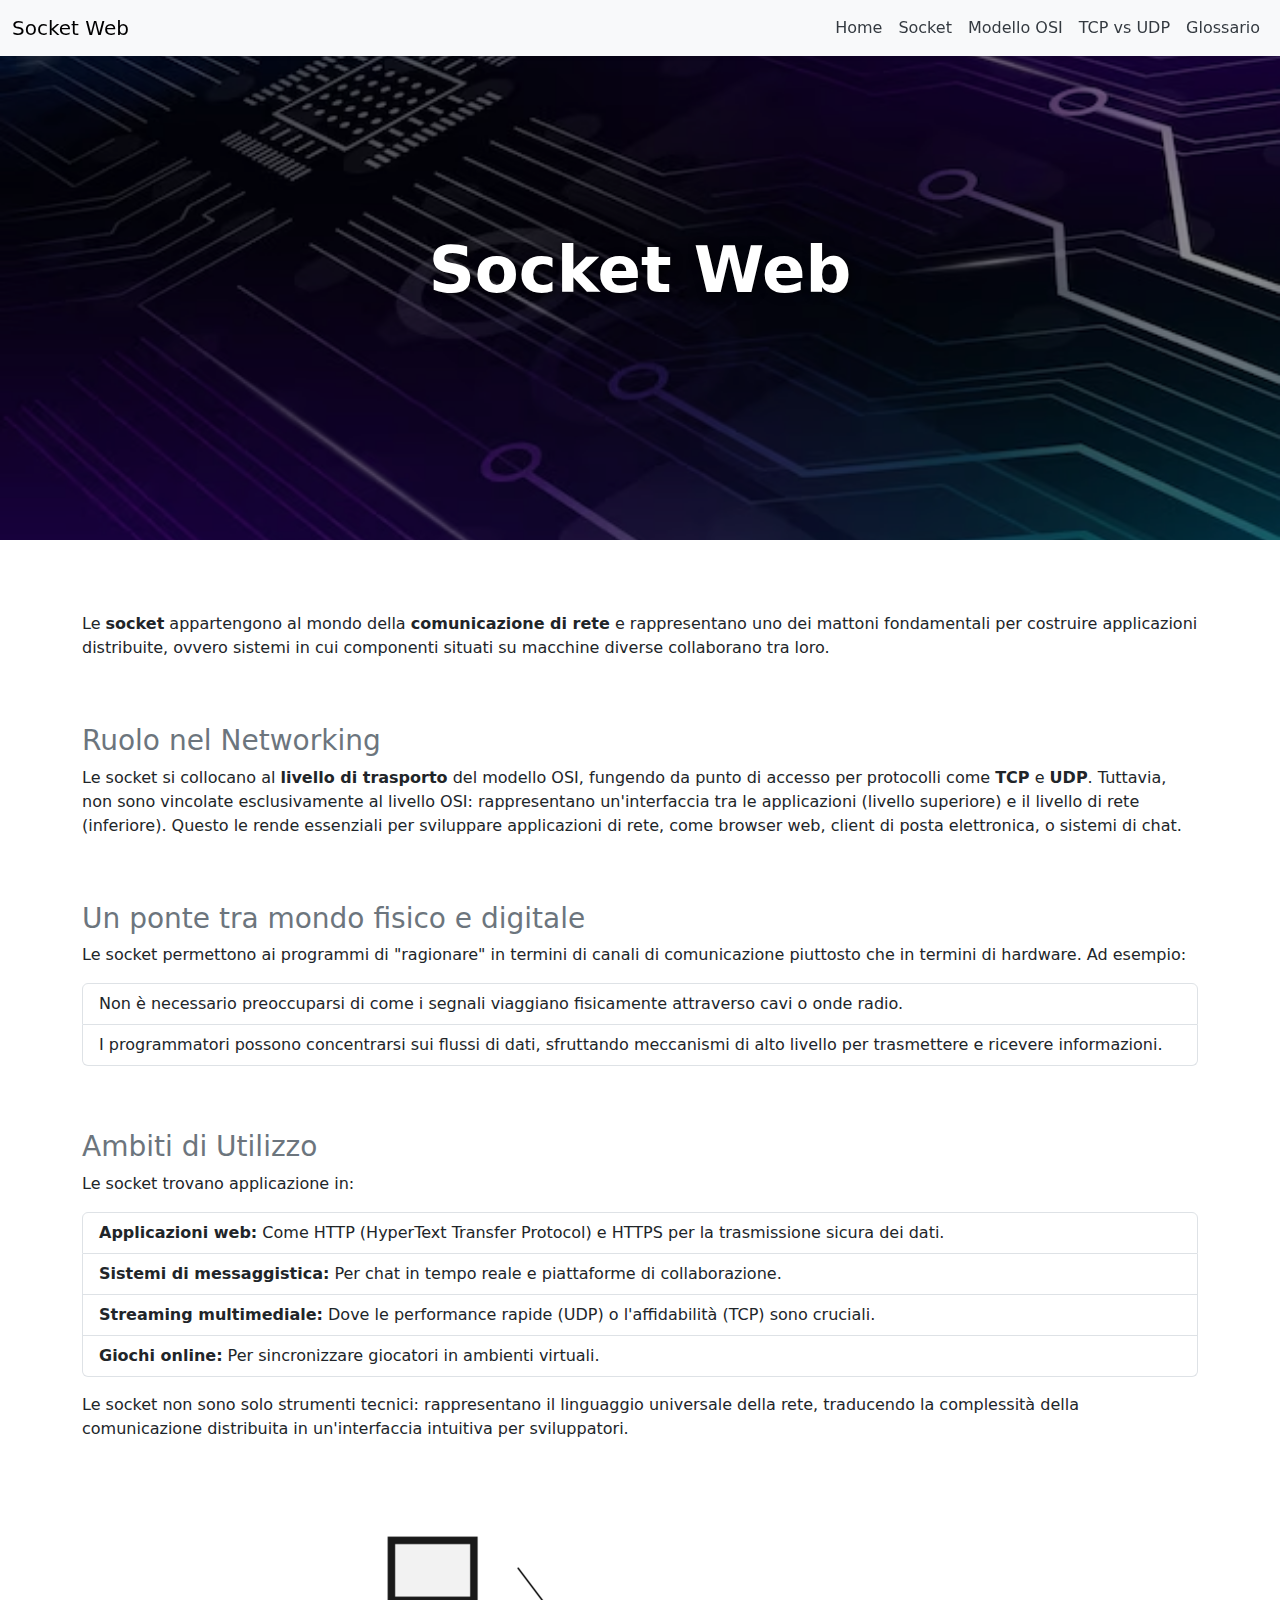
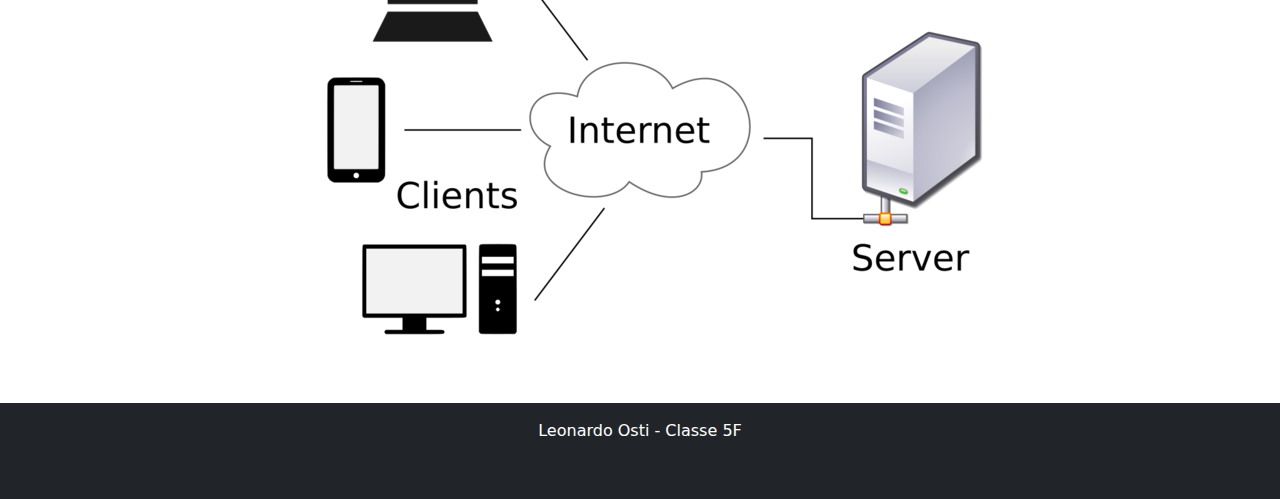
==== index.html @ 570da4f7 "primo push" ====
<!DOCTYPE html>
<html lang="it">

    <head>
        <meta charset="UTF-8">
        <meta name="viewport" content="width=device-width, initial-scale=1.0">
        <title>Home - Socket Web</title>
        <link
            href="https://cdn.jsdelivr.net/npm/bootstrap@5.3.0-alpha3/dist/css/bootstrap.min.css"
            rel="stylesheet">
        <link href="css/style.css" rel="stylesheet">
    </head>
    <body>
        <!-- Navbar -->
        <nav class="navbar fixed-top navbar-expand-lg navbar-light bg-light shadow-sm">
            <div class="container-fluid">
                <a class="navbar-brand" href="index.html">Socket Web</a>
                <button class="navbar-toggler" type="button"
                    data-bs-toggle="collapse" data-bs-target="#navbarNav"
                    aria-controls="navbarNav" aria-expanded="false"
                    aria-label="Toggle navigation">
                    <span class="navbar-toggler-icon"></span>
                </button>
                <div class="collapse navbar-collapse" id="navbarNav">
                    <ul class="navbar-nav ms-auto">
                        <li class="nav-item"><a class="nav-link"
                                href="index.html">Home</a></li>
                        <li class="nav-item"><a class="nav-link"
                                href="socket.html">Socket</a></li>
                        <li class="nav-item"><a class="nav-link"
                                href="osi.html">Modello OSI</a></li>
                        <li class="nav-item"><a class="nav-link"
                                href="tcp-udp.html">TCP vs UDP</a></li>
                        <li class="nav-item"><a class="nav-link"
                                href="glossario.html">Glossario</a></li>
                    </ul>
                </div>
            </div>
        </nav>

        <!-- Banner -->
        <section
            class="banner d-flex justify-content-center align-items-center text-white"
            style="background: url('img/wallpaper.avif') no-repeat center center; background-size: cover; height: 60vh; position: relative;">
            <div class="position-absolute top-0 start-0 w-100 h-100"
                style="background: rgba(0, 0, 0, 0.4);"></div>
            <div class="position-relative text-center z-index-1">
                <h1>Socket Web</h1>
            </div>
        </section>

        <div class="container mt-5">
            <br />
            <p class="text-justify mb-3">Le <strong>socket</strong> appartengono
                al mondo della <strong>comunicazione di
                    rete</strong> e rappresentano
                uno dei mattoni fondamentali per costruire applicazioni
                distribuite, ovvero sistemi in cui componenti
                situati su macchine diverse collaborano tra loro.</p>
            <br />
            <h3 class="text-secondary mt-4 mb-2">Ruolo nel Networking</h3>
            <p class="text-justify mb-3">Le socket si collocano al
                <strong>livello di trasporto</strong> del modello OSI,
                fungendo da punto di accesso
                per protocolli come <strong>TCP</strong> e <strong>UDP</strong>.
                Tuttavia, non sono vincolate esclusivamente
                al livello OSI: rappresentano un'interfaccia tra le applicazioni
                (livello superiore) e il livello di rete
                (inferiore). Questo le rende essenziali per sviluppare
                applicazioni di rete, come browser web, client di
                posta elettronica, o sistemi di chat.</p>
            <br />
            <h3 class="text-secondary mt-4 mb-2">Un ponte tra mondo fisico e
                digitale</h3>
            <p class="text-justify mb-3">Le socket permettono ai programmi di
                "ragionare" in termini di canali di
                comunicazione piuttosto che in
                termini di hardware. Ad esempio:</p>
            <ul class="list-group mb-3">
                <li class="list-group-item">Non è necessario preoccuparsi di
                    come i segnali viaggiano fisicamente attraverso
                    cavi o onde radio.</li>
                <li class="list-group-item">I programmatori possono concentrarsi
                    sui flussi di dati, sfruttando meccanismi
                    di alto livello per
                    trasmettere e ricevere informazioni.</li>
            </ul>
            <br />
            <h3 class="text-secondary mt-4 mb-2">Ambiti di Utilizzo</h3>
            <p class="text-justify mb-3">Le socket trovano applicazione in:</p>
            <ul class="list-group mb-3">
                <li class="list-group-item"><strong>Applicazioni web:</strong>
                    Come HTTP (HyperText Transfer Protocol) e
                    HTTPS per la trasmissione
                    sicura dei dati.</li>
                <li class="list-group-item"><strong>Sistemi di
                        messaggistica:</strong> Per chat in tempo reale e
                    piattaforme
                    di collaborazione.</li>
                <li class="list-group-item"><strong>Streaming
                        multimediale:</strong> Dove le performance rapide (UDP)
                    o
                    l'affidabilità (TCP) sono
                    cruciali.</li>
                <li class="list-group-item"><strong>Giochi online:</strong> Per
                    sincronizzare giocatori in ambienti
                    virtuali.</li>
            </ul>
            <p class="text-justify mb-3">Le socket non sono solo strumenti
                tecnici: rappresentano il linguaggio universale
                della rete, traducendo la
                complessità della comunicazione distribuita in un'interfaccia
                intuitiva per sviluppatori.</p>
        </div>
        <br />
        <div class="text-center my-4">
            <img alt="Diagramma socket" class="img-fluid rounded"
                src="img/socket-diagram.png" />
        </div>
        <br />
        <!-- Footer -->
        <footer class="bg-dark text-white text-center py-3">
            <p class="text-justify mb-3">Leonardo Osti - Classe 5F</p>

            <div class="mt-2">
                <a class="text-white me-2" href="https://www.facebook.com"><i
                        class="fab fa-facebook"></i></a>
                <a class="text-white me-2" href="https://www.twitter.com"><i
                        class="fab fa-twitter"></i></a>
                <a class="text-white" href="https://www.linkedin.com"><i
                        class="fab fa-linkedin"></i></a>
            </div>
        </footer>

        <script
            src="https://cdn.jsdelivr.net/npm/bootstrap@5.3.0-alpha3/dist/js/bootstrap.bundle.min.js"></script>
    </body>

</html>
---- css/style.css ----
.nav-link {
    position: relative;
    display: inline-block;
    color: #343a40;
    text-decoration: none;
    transition: color 0.3s ease-in-out;
}

.nav-link:hover {
    color: #4d637a;
}

.nav-link::after {
    content: '';
    display: block;
    width: 0;
    height: 2px;
    background: #566677;
    transition: width 0.3s ease-in-out;
    position: absolute;
    bottom: 0;
    left: 0;
}

.nav-link:hover::after {
    width: 100%;
}

.banner {
    background: url('img/welcome-banner.png') no-repeat center center;
    background-size: cover;
    height: 60vh;
    display: flex;
    align-items: center;
    justify-content: center;
    color: white;
    text-shadow: 2px 2px 10px rgba(0, 0, 0, 0.7);
}

.banner h1 {
    font-size: 4rem;
    font-weight: bold;
    margin: 0;
}

.banner p {
    font-size: 1.5rem;
    margin: 10px 0 0;
}

/* Footer icons hover */
footer a {
    transition: transform 0.2s, color 0.3s;
}

footer a:hover {
    transform: scale(1.2);
    color: #637c96 !important;
}
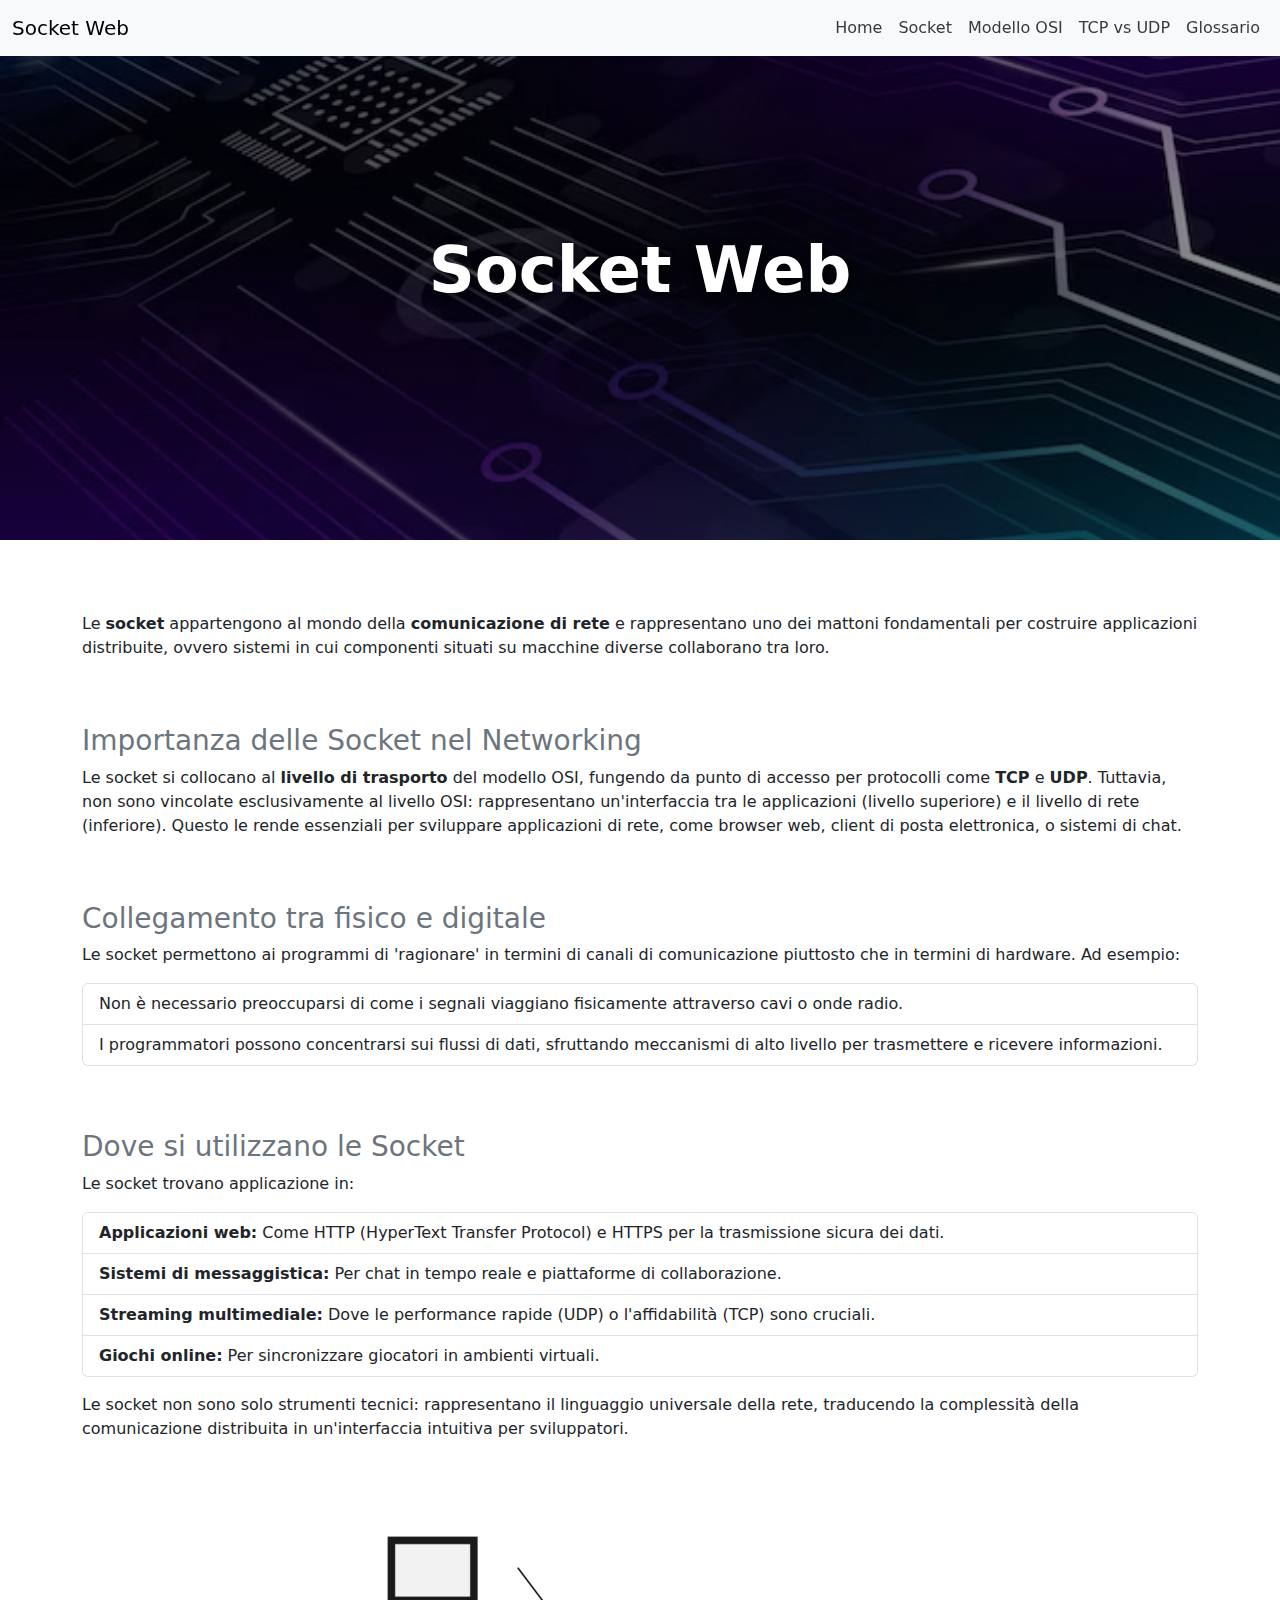
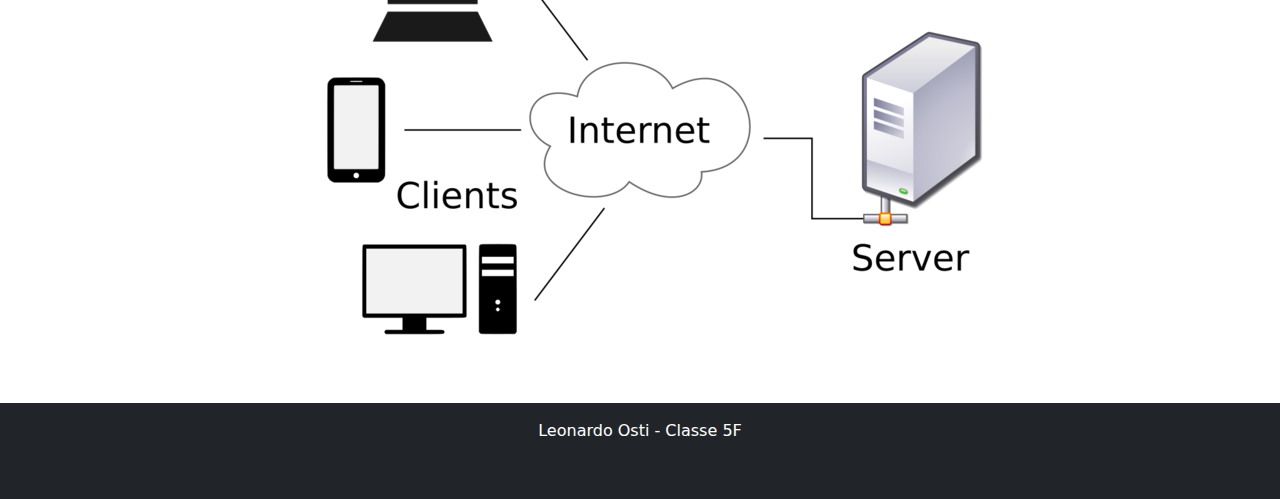
==== commit 30e30cb3: "aggiunto json" ====
--- a/index.html
+++ b/index.html
@@ -1,139 +1,86 @@
 <!DOCTYPE html>
 <html lang="it">
 
-    <head>
-        <meta charset="UTF-8">
-        <meta name="viewport" content="width=device-width, initial-scale=1.0">
-        <title>Home - Socket Web</title>
-        <link
-            href="https://cdn.jsdelivr.net/npm/bootstrap@5.3.0-alpha3/dist/css/bootstrap.min.css"
-            rel="stylesheet">
-        <link href="css/style.css" rel="stylesheet">
-    </head>
-    <body>
-        <!-- Navbar -->
-        <nav class="navbar fixed-top navbar-expand-lg navbar-light bg-light shadow-sm">
-            <div class="container-fluid">
-                <a class="navbar-brand" href="index.html">Socket Web</a>
-                <button class="navbar-toggler" type="button"
-                    data-bs-toggle="collapse" data-bs-target="#navbarNav"
-                    aria-controls="navbarNav" aria-expanded="false"
-                    aria-label="Toggle navigation">
-                    <span class="navbar-toggler-icon"></span>
-                </button>
-                <div class="collapse navbar-collapse" id="navbarNav">
-                    <ul class="navbar-nav ms-auto">
-                        <li class="nav-item"><a class="nav-link"
-                                href="index.html">Home</a></li>
-                        <li class="nav-item"><a class="nav-link"
-                                href="socket.html">Socket</a></li>
-                        <li class="nav-item"><a class="nav-link"
-                                href="osi.html">Modello OSI</a></li>
-                        <li class="nav-item"><a class="nav-link"
-                                href="tcp-udp.html">TCP vs UDP</a></li>
-                        <li class="nav-item"><a class="nav-link"
-                                href="glossario.html">Glossario</a></li>
-                    </ul>
-                </div>
+<head>
+    <meta charset="UTF-8">
+    <meta name="viewport" content="width=device-width, initial-scale=1.0">
+    <title>Home - Socket Web</title>
+    <link href="https://cdn.jsdelivr.net/npm/bootstrap@5.3.0-alpha3/dist/css/bootstrap.min.css" rel="stylesheet">
+    <link href="css/style.css" rel="stylesheet">
+</head>
+
+<body>
+    <!-- Navbar -->
+    <nav class="navbar fixed-top navbar-expand-lg navbar-light bg-light shadow-sm">
+        <div class="container-fluid">
+            <a class="navbar-brand" href="index.html">Socket Web</a>
+            <button class="navbar-toggler" type="button" data-bs-toggle="collapse" data-bs-target="#navbarNav"
+                aria-controls="navbarNav" aria-expanded="false" aria-label="Toggle navigation">
+                <span class="navbar-toggler-icon"></span>
+            </button>
+            <div class="collapse navbar-collapse" id="navbarNav">
+                <ul class="navbar-nav ms-auto">
+                    <li class="nav-item"><a class="nav-link" href="index.html">Home</a></li>
+                    <li class="nav-item"><a class="nav-link" href="socket.html">Socket</a></li>
+                    <li class="nav-item"><a class="nav-link" href="osi.html">Modello OSI</a></li>
+                    <li class="nav-item"><a class="nav-link" href="tcp-udp.html">TCP vs UDP</a></li>
+                    <li class="nav-item"><a class="nav-link" href="glossario.html">Glossario</a></li>
+                </ul>
             </div>
-        </nav>
+        </div>
+    </nav>
 
-        <!-- Banner -->
-        <section
-            class="banner d-flex justify-content-center align-items-center text-white"
-            style="background: url('img/wallpaper.avif') no-repeat center center; background-size: cover; height: 60vh; position: relative;">
-            <div class="position-absolute top-0 start-0 w-100 h-100"
-                style="background: rgba(0, 0, 0, 0.4);"></div>
-            <div class="position-relative text-center z-index-1">
-                <h1>Socket Web</h1>
-            </div>
-        </section>
+    <!-- Banner -->
+    <section class="banner d-flex justify-content-center align-items-center text-white"
+        style="background: url('img/wallpaper.avif') no-repeat center center; background-size: cover; height: 60vh; position: relative;">
+        <div class="position-absolute top-0 start-0 w-100 h-100" style="background: rgba(0, 0, 0, 0.4);"></div>
+        <div class="position-relative text-center z-index-1">
+            <h1>Socket Web</h1>
+        </div>
+    </section>
 
-        <div class="container mt-5">
-            <br />
-            <p class="text-justify mb-3">Le <strong>socket</strong> appartengono
-                al mondo della <strong>comunicazione di
-                    rete</strong> e rappresentano
-                uno dei mattoni fondamentali per costruire applicazioni
-                distribuite, ovvero sistemi in cui componenti
-                situati su macchine diverse collaborano tra loro.</p>
-            <br />
-            <h3 class="text-secondary mt-4 mb-2">Ruolo nel Networking</h3>
-            <p class="text-justify mb-3">Le socket si collocano al
-                <strong>livello di trasporto</strong> del modello OSI,
-                fungendo da punto di accesso
-                per protocolli come <strong>TCP</strong> e <strong>UDP</strong>.
-                Tuttavia, non sono vincolate esclusivamente
-                al livello OSI: rappresentano un'interfaccia tra le applicazioni
-                (livello superiore) e il livello di rete
-                (inferiore). Questo le rende essenziali per sviluppare
-                applicazioni di rete, come browser web, client di
-                posta elettronica, o sistemi di chat.</p>
-            <br />
-            <h3 class="text-secondary mt-4 mb-2">Un ponte tra mondo fisico e
-                digitale</h3>
-            <p class="text-justify mb-3">Le socket permettono ai programmi di
-                "ragionare" in termini di canali di
-                comunicazione piuttosto che in
-                termini di hardware. Ad esempio:</p>
-            <ul class="list-group mb-3">
-                <li class="list-group-item">Non è necessario preoccuparsi di
-                    come i segnali viaggiano fisicamente attraverso
-                    cavi o onde radio.</li>
-                <li class="list-group-item">I programmatori possono concentrarsi
-                    sui flussi di dati, sfruttando meccanismi
-                    di alto livello per
-                    trasmettere e ricevere informazioni.</li>
-            </ul>
-            <br />
-            <h3 class="text-secondary mt-4 mb-2">Ambiti di Utilizzo</h3>
-            <p class="text-justify mb-3">Le socket trovano applicazione in:</p>
-            <ul class="list-group mb-3">
-                <li class="list-group-item"><strong>Applicazioni web:</strong>
-                    Come HTTP (HyperText Transfer Protocol) e
-                    HTTPS per la trasmissione
-                    sicura dei dati.</li>
-                <li class="list-group-item"><strong>Sistemi di
-                        messaggistica:</strong> Per chat in tempo reale e
-                    piattaforme
-                    di collaborazione.</li>
-                <li class="list-group-item"><strong>Streaming
-                        multimediale:</strong> Dove le performance rapide (UDP)
-                    o
-                    l'affidabilità (TCP) sono
-                    cruciali.</li>
-                <li class="list-group-item"><strong>Giochi online:</strong> Per
-                    sincronizzare giocatori in ambienti
-                    virtuali.</li>
-            </ul>
-            <p class="text-justify mb-3">Le socket non sono solo strumenti
-                tecnici: rappresentano il linguaggio universale
-                della rete, traducendo la
-                complessità della comunicazione distribuita in un'interfaccia
-                intuitiva per sviluppatori.</p>
+    <div class="container mt-5">
+        <br />
+        <p class="text-justify mb-3" id="intro"></p>
+        <br />
+        <h3 class="text-secondary mt-4 mb-2" id="role-title"></h3>
+        <p class="text-justify mb-3" id="role-description"></p>
+        <br />
+        <h3 class="text-secondary mt-4 mb-2" id="bridge-title"></h3>
+        <p class="text-justify mb-3" id="bridge-description"></p>
+        <ul class="list-group mb-3">
+            <li class="list-group-item" id="bridge-item-1"></li>
+            <li class="list-group-item" id="bridge-item-2"></li>
+        </ul>
+        <br />
+        <h3 class="text-secondary mt-4 mb-2" id="usage-title"></h3>
+        <p class="text-justify mb-3" id="usage-description">
+        <p>
+        <ul class="list-group mb-3">
+            <li class="list-group-item" id="usage-item-1"></li>
+            <li class="list-group-item" id="usage-item-2"></li>
+            <li class="list-group-item" id="usage-item-3"></li>
+            <li class="list-group-item" id="usage-item-4"></li>
+        </ul>
+        <p class="text-justify mb-3" id="outro"></p>
+    </div>
+    <br />
+    <div class="text-center my-4">
+        <img alt="Diagramma socket" class="img-fluid rounded" src="img/socket-diagram.png" />
+    </div>
+    <br />
+    <!-- Footer -->
+    <footer class="bg-dark text-white text-center py-3">
+        <p class="text-justify mb-3">Leonardo Osti - Classe 5F</p>
+
+        <div class="mt-2">
+            <a class="text-white me-2" href="https://www.facebook.com"><i class="fab fa-facebook"></i></a>
+            <a class="text-white me-2" href="https://www.twitter.com"><i class="fab fa-twitter"></i></a>
+            <a class="text-white" href="https://www.linkedin.com"><i class="fab fa-linkedin"></i></a>
         </div>
-        <br />
-        <div class="text-center my-4">
-            <img alt="Diagramma socket" class="img-fluid rounded"
-                src="img/socket-diagram.png" />
-        </div>
-        <br />
-        <!-- Footer -->
-        <footer class="bg-dark text-white text-center py-3">
-            <p class="text-justify mb-3">Leonardo Osti - Classe 5F</p>
-
-            <div class="mt-2">
-                <a class="text-white me-2" href="https://www.facebook.com"><i
-                        class="fab fa-facebook"></i></a>
-                <a class="text-white me-2" href="https://www.twitter.com"><i
-                        class="fab fa-twitter"></i></a>
-                <a class="text-white" href="https://www.linkedin.com"><i
-                        class="fab fa-linkedin"></i></a>
-            </div>
-        </footer>
-
-        <script
-            src="https://cdn.jsdelivr.net/npm/bootstrap@5.3.0-alpha3/dist/js/bootstrap.bundle.min.js"></script>
-    </body>
+    </footer>
+    <script src="script.js"></script>
+    <script src="https://cdn.jsdelivr.net/npm/bootstrap@5.3.0-alpha3/dist/js/bootstrap.bundle.min.js"></script>
+</body>
 
 </html>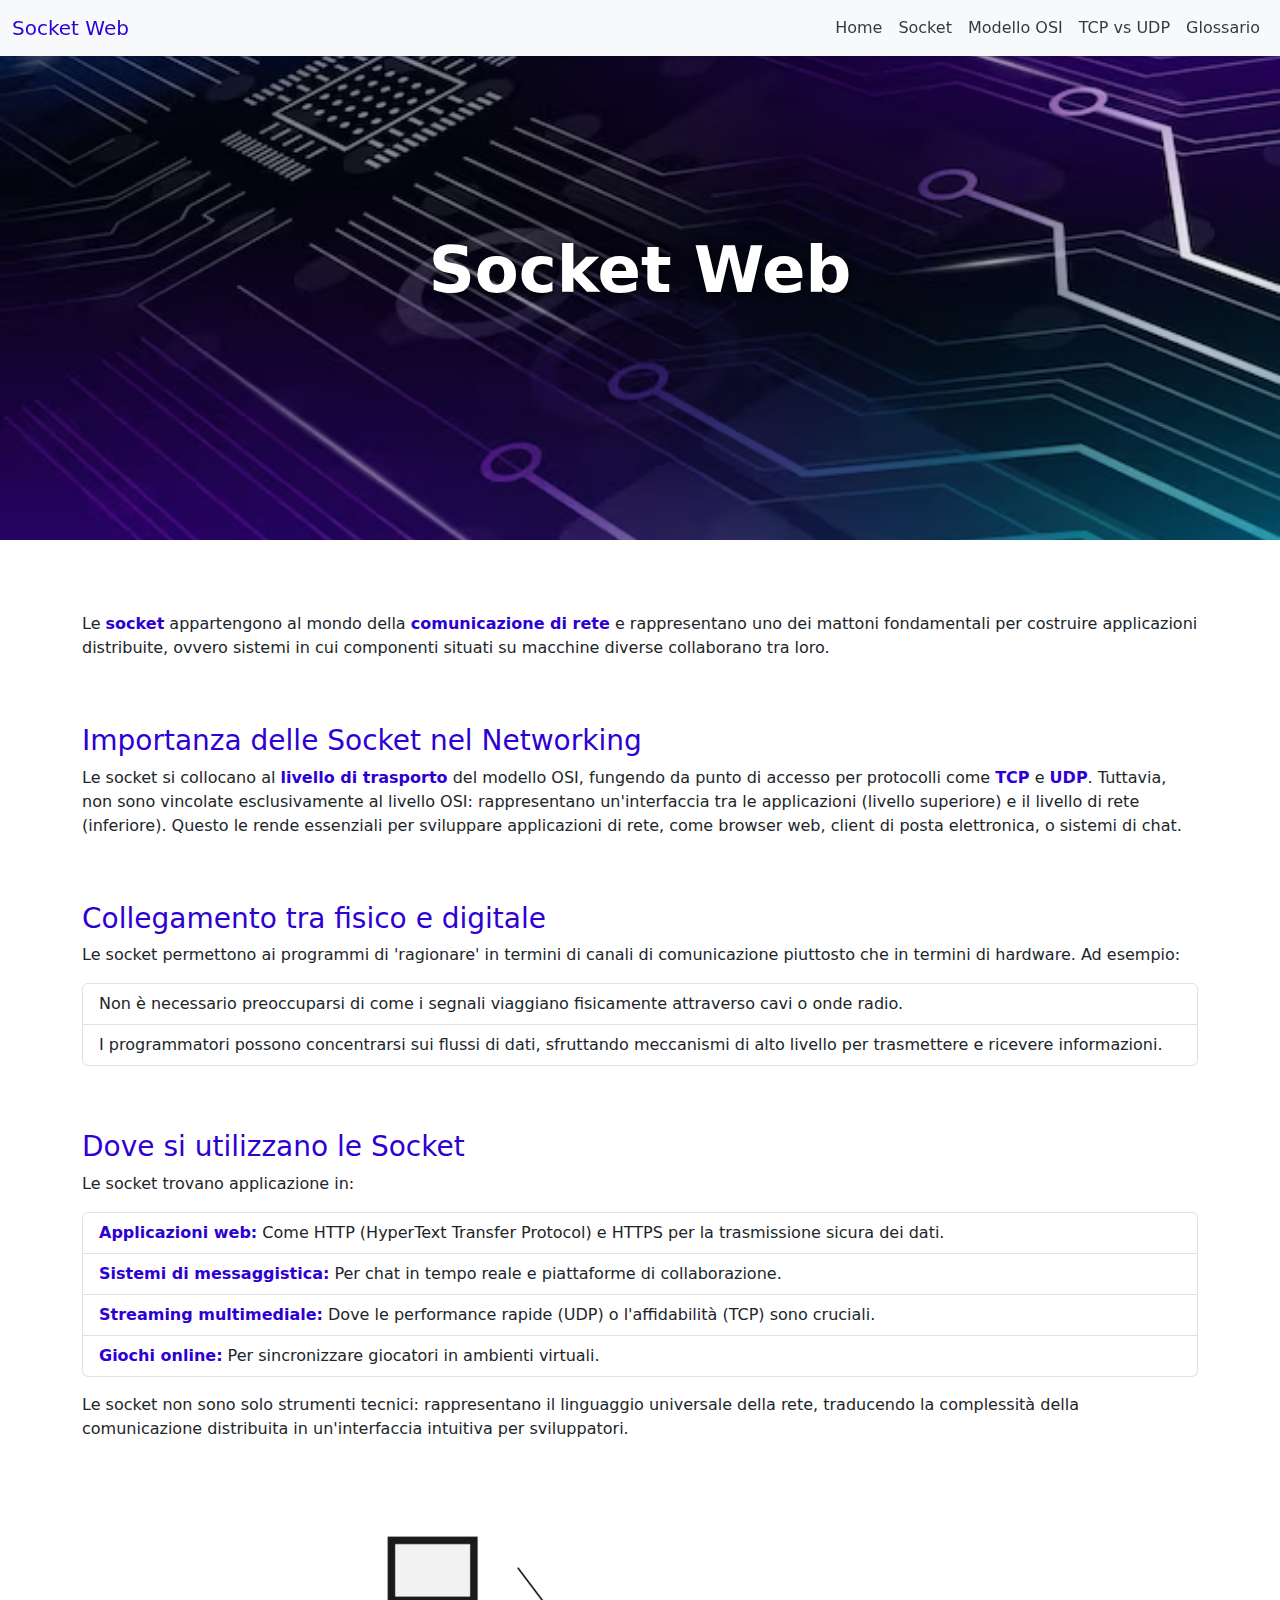
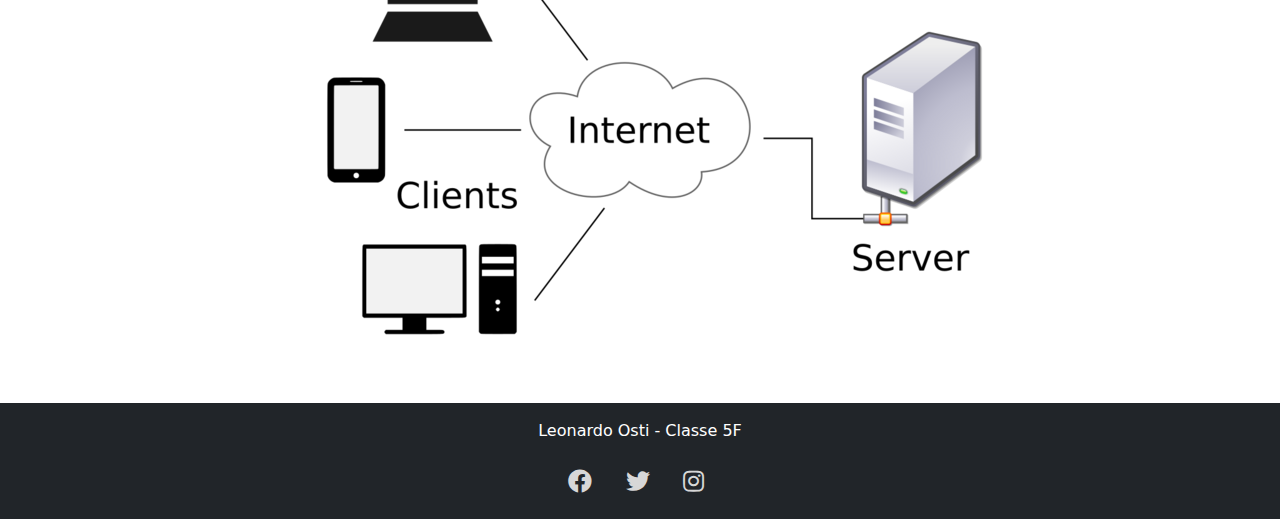
==== commit 6748b0cf: "update and refactoring" ====
--- a/index.html
+++ b/index.html
@@ -1,86 +1,106 @@
 <!DOCTYPE html>
 <html lang="it">
 
-<head>
-    <meta charset="UTF-8">
-    <meta name="viewport" content="width=device-width, initial-scale=1.0">
-    <title>Home - Socket Web</title>
-    <link href="https://cdn.jsdelivr.net/npm/bootstrap@5.3.0-alpha3/dist/css/bootstrap.min.css" rel="stylesheet">
-    <link href="css/style.css" rel="stylesheet">
-</head>
+    <head>
+        <meta charset="UTF-8">
+        <meta name="viewport" content="width=device-width, initial-scale=1.0">
+        <title>Home - Socket Web</title>
+        <link
+            href="https://cdn.jsdelivr.net/npm/bootstrap@5.3.0-alpha3/dist/css/bootstrap.min.css"
+            rel="stylesheet">
+        <link
+            href="https://cdnjs.cloudflare.com/ajax/libs/font-awesome/5.15.4/css/all.min.css"
+            rel="stylesheet">
+        <link href="css/style.css" rel="stylesheet">
+    </head>
 
-<body>
-    <!-- Navbar -->
-    <nav class="navbar fixed-top navbar-expand-lg navbar-light bg-light shadow-sm">
-        <div class="container-fluid">
-            <a class="navbar-brand" href="index.html">Socket Web</a>
-            <button class="navbar-toggler" type="button" data-bs-toggle="collapse" data-bs-target="#navbarNav"
-                aria-controls="navbarNav" aria-expanded="false" aria-label="Toggle navigation">
-                <span class="navbar-toggler-icon"></span>
-            </button>
-            <div class="collapse navbar-collapse" id="navbarNav">
-                <ul class="navbar-nav ms-auto">
-                    <li class="nav-item"><a class="nav-link" href="index.html">Home</a></li>
-                    <li class="nav-item"><a class="nav-link" href="socket.html">Socket</a></li>
-                    <li class="nav-item"><a class="nav-link" href="osi.html">Modello OSI</a></li>
-                    <li class="nav-item"><a class="nav-link" href="tcp-udp.html">TCP vs UDP</a></li>
-                    <li class="nav-item"><a class="nav-link" href="glossario.html">Glossario</a></li>
-                </ul>
+    <body>
+        <!-- Navbar -->
+        <nav
+            class="navbar fixed-top navbar-expand-lg navbar-light bg-light shadow-sm">
+            <div class="container-fluid">
+                <a class="title navbar-brand" href="index.html">Socket Web</a>
+                <button class="navbar-toggler" type="button"
+                    data-bs-toggle="collapse" data-bs-target="#navbarNav"
+                    aria-controls="navbarNav" aria-expanded="false"
+                    aria-label="Toggle navigation">
+                    <span class="navbar-toggler-icon"></span>
+                </button>
+                <div class="collapse navbar-collapse" id="navbarNav">
+                    <ul class="navbar-nav ms-auto">
+                        <li class="nav-item"><a class="nav-link"
+                                href="index.html">Home</a></li>
+                        <li class="nav-item"><a class="nav-link"
+                                href="socket.html">Socket</a></li>
+                        <li class="nav-item"><a class="nav-link"
+                                href="osi.html">Modello OSI</a></li>
+                        <li class="nav-item"><a class="nav-link"
+                                href="tcp-udp.html">TCP vs UDP</a></li>
+                        <li class="nav-item"><a class="nav-link"
+                                href="glossario.html">Glossario</a></li>
+                    </ul>
+                </div>
             </div>
-        </div>
-    </nav>
+        </nav>
 
-    <!-- Banner -->
-    <section class="banner d-flex justify-content-center align-items-center text-white"
-        style="background: url('img/wallpaper.avif') no-repeat center center; background-size: cover; height: 60vh; position: relative;">
-        <div class="position-absolute top-0 start-0 w-100 h-100" style="background: rgba(0, 0, 0, 0.4);"></div>
-        <div class="position-relative text-center z-index-1">
-            <h1>Socket Web</h1>
-        </div>
-    </section>
+        <!-- Banner -->
+        <section
+            class="banner d-flex justify-content-center align-items-center text-white">
+            <div class="position-relative text-center z-index-1">
+                <h1>Socket Web</h1>
+            </div>
+        </section>
 
-    <div class="container mt-5">
-        <br />
-        <p class="text-justify mb-3" id="intro"></p>
-        <br />
-        <h3 class="text-secondary mt-4 mb-2" id="role-title"></h3>
-        <p class="text-justify mb-3" id="role-description"></p>
-        <br />
-        <h3 class="text-secondary mt-4 mb-2" id="bridge-title"></h3>
-        <p class="text-justify mb-3" id="bridge-description"></p>
-        <ul class="list-group mb-3">
-            <li class="list-group-item" id="bridge-item-1"></li>
-            <li class="list-group-item" id="bridge-item-2"></li>
-        </ul>
-        <br />
-        <h3 class="text-secondary mt-4 mb-2" id="usage-title"></h3>
-        <p class="text-justify mb-3" id="usage-description">
-        <p>
-        <ul class="list-group mb-3">
-            <li class="list-group-item" id="usage-item-1"></li>
-            <li class="list-group-item" id="usage-item-2"></li>
-            <li class="list-group-item" id="usage-item-3"></li>
-            <li class="list-group-item" id="usage-item-4"></li>
-        </ul>
-        <p class="text-justify mb-3" id="outro"></p>
-    </div>
-    <br />
-    <div class="text-center my-4">
-        <img alt="Diagramma socket" class="img-fluid rounded" src="img/socket-diagram.png" />
-    </div>
-    <br />
-    <!-- Footer -->
-    <footer class="bg-dark text-white text-center py-3">
-        <p class="text-justify mb-3">Leonardo Osti - Classe 5F</p>
+        <div class="container mt-5">
+            <br />
+            <p class="text-justify mb-3" id="intro"></p>
+            <br />
+            <h3 class="title mt-4 mb-2" id="role-title"></h3>
+            <p class="text-justify mb-3" id="role-description"></p>
+            <br />
+            <h3 class="title mt-4 mb-2" id="bridge-title"></h3>
+            <p class="text-justify mb-3" id="bridge-description"></p>
+            <ul class="list-group mb-3">
+                <li class="list-group-item" id="bridge-item-1"></li>
+                <li class="list-group-item" id="bridge-item-2"></li>
+            </ul>
+            <br />
+            <h3 class="title mt-4 mb-2" id="usage-title"></h3>
+            <p class="text-justify mb-3" id="usage-description">
+                <p>
+                    <ul class="list-group mb-3">
+                        <li class="list-group-item" id="usage-item-1"></li>
+                        <li class="list-group-item" id="usage-item-2"></li>
+                        <li class="list-group-item" id="usage-item-3"></li>
+                        <li class="list-group-item" id="usage-item-4"></li>
+                    </ul>
+                    <p class="text-justify mb-3" id="outro"></p>
+                </div>
+                <br />
+                <div class="text-center my-4">
+                    <img alt="Diagramma socket" class="img-fluid rounded"
+                        src="img/socket-diagram.png" />
+                </div>
+                <br />
+                <!-- Footer -->
+                <footer class="bg-dark text-white text-center py-3">
+                    <p class="text-justify mb-3">Leonardo Osti - Classe 5F</p>
 
-        <div class="mt-2">
-            <a class="text-white me-2" href="https://www.facebook.com"><i class="fab fa-facebook"></i></a>
-            <a class="text-white me-2" href="https://www.twitter.com"><i class="fab fa-twitter"></i></a>
-            <a class="text-white" href="https://www.linkedin.com"><i class="fab fa-linkedin"></i></a>
-        </div>
-    </footer>
-    <script src="script.js"></script>
-    <script src="https://cdn.jsdelivr.net/npm/bootstrap@5.3.0-alpha3/dist/js/bootstrap.bundle.min.js"></script>
-</body>
+                    <div class="mt-2">
+                        <a class="text-white me-2"
+                            href="https://www.facebook.com" title="Facebook"
+                            target="_blank"><i class="fab fa-facebook"></i></a>
+                        <a class="text-white me-2"
+                            href="https://www.twitter.com" title="Twitter"
+                            target="_blank"><i class="fab fa-twitter"></i></a>
+                        <a class="text-white me-2"
+                            href="https://www.instagram.com" title="Instagram"
+                            target="_blank"><i class="fab fa-instagram"></i></a>
+                    </div>
+                </footer>
+                <script src="script.js"></script>
+                <script
+                    src="https://cdn.jsdelivr.net/npm/bootstrap@5.3.0-alpha3/dist/js/bootstrap.bundle.min.js"></script>
+            </body>
 
-</html>+        </html>--- a/css/style.css
+++ b/css/style.css
@@ -7,7 +7,7 @@
 }
 
 .nav-link:hover {
-    color: #4d637a;
+    color: #7149ff;
 }
 
 .nav-link::after {
@@ -15,7 +15,7 @@
     display: block;
     width: 0;
     height: 2px;
-    background: #566677;
+    background: #7149ff;
     transition: width 0.3s ease-in-out;
     position: absolute;
     bottom: 0;
@@ -27,7 +27,7 @@
 }
 
 .banner {
-    background: url('img/welcome-banner.png') no-repeat center center;
+    background: url('../img/wallpaper.avif') no-repeat center center;
     background-size: cover;
     height: 60vh;
     display: flex;
@@ -43,17 +43,20 @@
     margin: 0;
 }
 
-.banner p {
-    font-size: 1.5rem;
-    margin: 10px 0 0;
+.title,
+strong {
+    color: #2e00d3;
 }
 
-/* Footer icons hover */
-footer a {
-    transition: transform 0.2s, color 0.3s;
+.fab {
+    font-style: normal;
+    color: #d7d7d7;
+    padding: 10px;
+    font-size: 15px;
+    font-size: 1.5rem;
 }
 
-footer a:hover {
-    transform: scale(1.2);
-    color: #637c96 !important;
+.title:hover,
+.fab:hover {
+    color: #2500aa;
 }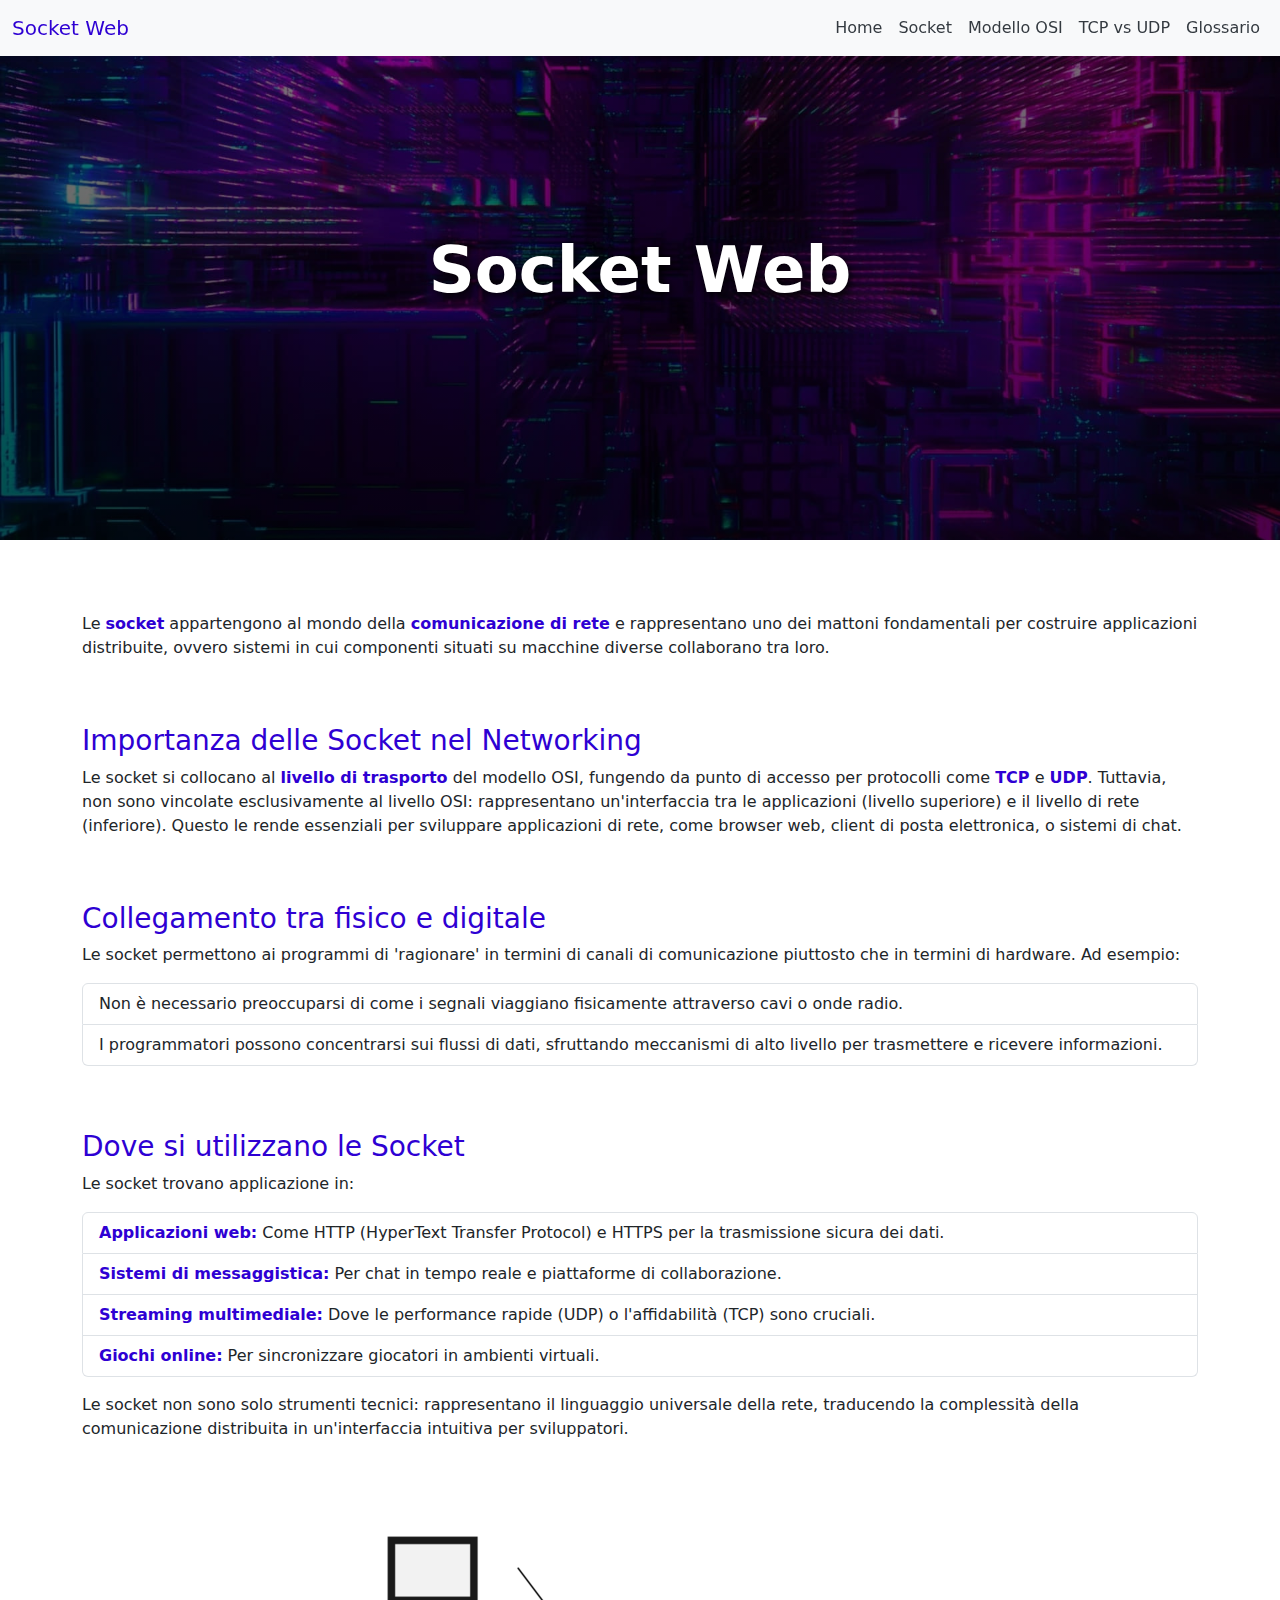
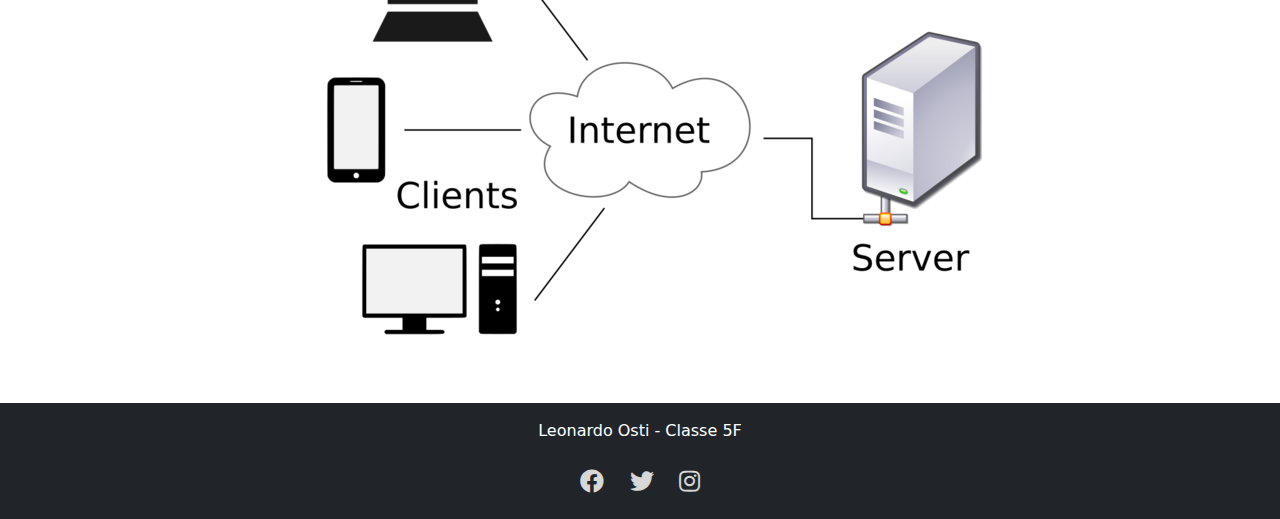
==== commit b73eec87: "refact" ====
--- a/index.html
+++ b/index.html
@@ -1,106 +1,80 @@
 <!DOCTYPE html>
 <html lang="it">
+<head>
+    <meta charset="UTF-8">
+    <meta name="viewport" content="width=device-width, initial-scale=1.0">
+    <title>Home - Socket Web</title>
+    <link href="https://cdn.jsdelivr.net/npm/bootstrap@5.3.0-alpha3/dist/css/bootstrap.min.css" rel="stylesheet">
+    <link href="https://cdnjs.cloudflare.com/ajax/libs/font-awesome/5.15.4/css/all.min.css" rel="stylesheet">
+    <link href="css/style.css" rel="stylesheet">
+</head>
+<body>
+    <!-- Navbar -->
+    <nav class="navbar fixed-top navbar-expand-lg navbar-light bg-light shadow-sm">
+        <div class="container-fluid">
+            <a class="title navbar-brand" href="index.html">Socket Web</a>
+            <button class="navbar-toggler" type="button" data-bs-toggle="collapse" data-bs-target="#navbarNav" aria-controls="navbarNav" aria-expanded="false" aria-label="Toggle navigation">
+                <span class="navbar-toggler-icon"></span>
+            </button>
+            <div class="collapse navbar-collapse" id="navbarNav">
+                <ul class="navbar-nav ms-auto">
+                    <li class="nav-item"><a class="nav-link" href="index.html">Home</a></li>
+                    <li class="nav-item"><a class="nav-link" href="socket.html">Socket</a></li>
+                    <li class="nav-item"><a class="nav-link" href="osi.html">Modello OSI</a></li>
+                    <li class="nav-item"><a class="nav-link" href="tcp-udp.html">TCP vs UDP</a></li>
+                    <li class="nav-item"><a class="nav-link" href="glossario.html">Glossario</a></li>
+                </ul>
+            </div>
+        </div>
+    </nav>
 
-    <head>
-        <meta charset="UTF-8">
-        <meta name="viewport" content="width=device-width, initial-scale=1.0">
-        <title>Home - Socket Web</title>
-        <link
-            href="https://cdn.jsdelivr.net/npm/bootstrap@5.3.0-alpha3/dist/css/bootstrap.min.css"
-            rel="stylesheet">
-        <link
-            href="https://cdnjs.cloudflare.com/ajax/libs/font-awesome/5.15.4/css/all.min.css"
-            rel="stylesheet">
-        <link href="css/style.css" rel="stylesheet">
-    </head>
+    <!-- Banner -->
+    <section class="banner d-flex justify-content-center align-items-center text-white">
+        <div class="position-relative text-center z-index-1">
+            <h1>Socket Web</h1>
+        </div>
+    </section>
 
-    <body>
-        <!-- Navbar -->
-        <nav
-            class="navbar fixed-top navbar-expand-lg navbar-light bg-light shadow-sm">
-            <div class="container-fluid">
-                <a class="title navbar-brand" href="index.html">Socket Web</a>
-                <button class="navbar-toggler" type="button"
-                    data-bs-toggle="collapse" data-bs-target="#navbarNav"
-                    aria-controls="navbarNav" aria-expanded="false"
-                    aria-label="Toggle navigation">
-                    <span class="navbar-toggler-icon"></span>
-                </button>
-                <div class="collapse navbar-collapse" id="navbarNav">
-                    <ul class="navbar-nav ms-auto">
-                        <li class="nav-item"><a class="nav-link"
-                                href="index.html">Home</a></li>
-                        <li class="nav-item"><a class="nav-link"
-                                href="socket.html">Socket</a></li>
-                        <li class="nav-item"><a class="nav-link"
-                                href="osi.html">Modello OSI</a></li>
-                        <li class="nav-item"><a class="nav-link"
-                                href="tcp-udp.html">TCP vs UDP</a></li>
-                        <li class="nav-item"><a class="nav-link"
-                                href="glossario.html">Glossario</a></li>
-                    </ul>
-                </div>
-            </div>
-        </nav>
-
-        <!-- Banner -->
-        <section
-            class="banner d-flex justify-content-center align-items-center text-white">
-            <div class="position-relative text-center z-index-1">
-                <h1>Socket Web</h1>
-            </div>
-        </section>
-
-        <div class="container mt-5">
-            <br />
-            <p class="text-justify mb-3" id="intro"></p>
-            <br />
-            <h3 class="title mt-4 mb-2" id="role-title"></h3>
-            <p class="text-justify mb-3" id="role-description"></p>
-            <br />
-            <h3 class="title mt-4 mb-2" id="bridge-title"></h3>
-            <p class="text-justify mb-3" id="bridge-description"></p>
-            <ul class="list-group mb-3">
-                <li class="list-group-item" id="bridge-item-1"></li>
-                <li class="list-group-item" id="bridge-item-2"></li>
-            </ul>
-            <br />
-            <h3 class="title mt-4 mb-2" id="usage-title"></h3>
-            <p class="text-justify mb-3" id="usage-description">
-                <p>
-                    <ul class="list-group mb-3">
-                        <li class="list-group-item" id="usage-item-1"></li>
-                        <li class="list-group-item" id="usage-item-2"></li>
-                        <li class="list-group-item" id="usage-item-3"></li>
-                        <li class="list-group-item" id="usage-item-4"></li>
-                    </ul>
-                    <p class="text-justify mb-3" id="outro"></p>
-                </div>
-                <br />
-                <div class="text-center my-4">
-                    <img alt="Diagramma socket" class="img-fluid rounded"
-                        src="img/socket-diagram.png" />
-                </div>
-                <br />
-                <!-- Footer -->
-                <footer class="bg-dark text-white text-center py-3">
-                    <p class="text-justify mb-3">Leonardo Osti - Classe 5F</p>
-
-                    <div class="mt-2">
-                        <a class="text-white me-2"
-                            href="https://www.facebook.com" title="Facebook"
-                            target="_blank"><i class="fab fa-facebook"></i></a>
-                        <a class="text-white me-2"
-                            href="https://www.twitter.com" title="Twitter"
-                            target="_blank"><i class="fab fa-twitter"></i></a>
-                        <a class="text-white me-2"
-                            href="https://www.instagram.com" title="Instagram"
-                            target="_blank"><i class="fab fa-instagram"></i></a>
-                    </div>
-                </footer>
-                <script src="script.js"></script>
-                <script
-                    src="https://cdn.jsdelivr.net/npm/bootstrap@5.3.0-alpha3/dist/js/bootstrap.bundle.min.js"></script>
-            </body>
-
-        </html>+    <!-- Content -->
+    <div class="container mt-5">
+        <br/>
+        <p class="text-justify mb-3" id="intro"></p>
+        <br/>
+        <h3 class="title mt-4 mb-2" id="role-title"></h3>
+        <p class="text-justify mb-3" id="role-description"></p>
+        <br/>
+        <h3 class="title mt-4 mb-2" id="bridge-title"></h3>
+        <p class="text-justify mb-3" id="bridge-description"></p>
+        <ul class="list-group mb-3">
+            <li class="list-group-item" id="bridge-item-1"></li>
+            <li class="list-group-item" id="bridge-item-2"></li>
+        </ul>
+        <br/>
+        <h3 class="title mt-4 mb-2" id="usage-title"></h3>
+        <p class="text-justify mb-3" id="usage-description"><p>
+        <ul class="list-group mb-3">
+            <li class="list-group-item" id="usage-item-1"></li>
+            <li class="list-group-item" id="usage-item-2"></li>
+            <li class="list-group-item" id="usage-item-3"></li>
+            <li class="list-group-item" id="usage-item-4"></li>
+        </ul>
+        <p class="text-justify mb-3" id="outro"></p>
+    </div>
+    <br />
+    <div class="text-center my-4">
+        <img alt="Diagramma socket" class="img-fluid rounded" src="img/socket-diagram.png" />
+    </div>
+    <br />
+    <!-- Footer -->
+    <footer class="bg-dark text-white text-center py-3">
+        <p class="text-justify mb-3">Leonardo Osti - Classe 5F</p>
+        <div class="mt-2">
+            <a class="text-white" href="https://www.facebook.com"><i class="fab fa-facebook"></i></a>
+            <a class="text-white" href="https://www.twitter.com"><i class="fab fa-twitter"></i></a>
+            <a class="text-white" href="https://www.instagram.com"><i class="fab fa-instagram"></i></a>
+        </div>
+    </footer>
+    <script src="script.js"></script>
+    <script src="https://cdn.jsdelivr.net/npm/bootstrap@5.3.0-alpha3/dist/js/bootstrap.bundle.min.js"></script>
+</body>
+</html>--- a/css/style.css
+++ b/css/style.css
@@ -27,14 +27,19 @@
 }
 
 .banner {
-    background: url('../img/wallpaper.avif') no-repeat center center;
+    background: linear-gradient(to bottom, rgba(0, 0, 0, 0.5), rgba(0, 0, 0, 0.7)), url('../img/wallpaper.jpg') no-repeat center center;
     background-size: cover;
     height: 60vh;
     display: flex;
     align-items: center;
     justify-content: center;
     color: white;
-    text-shadow: 2px 2px 10px rgba(0, 0, 0, 0.7);
+    text-shadow: 2px 2px 10px rgba(0, 0, 0, 1);
+}
+@media (max-width: 768px) {
+    .banner {
+        padding: 70px 0; /* Riduce la spaziatura sui dispositivi piccoli */
+    }
 }
 
 .banner h1 {
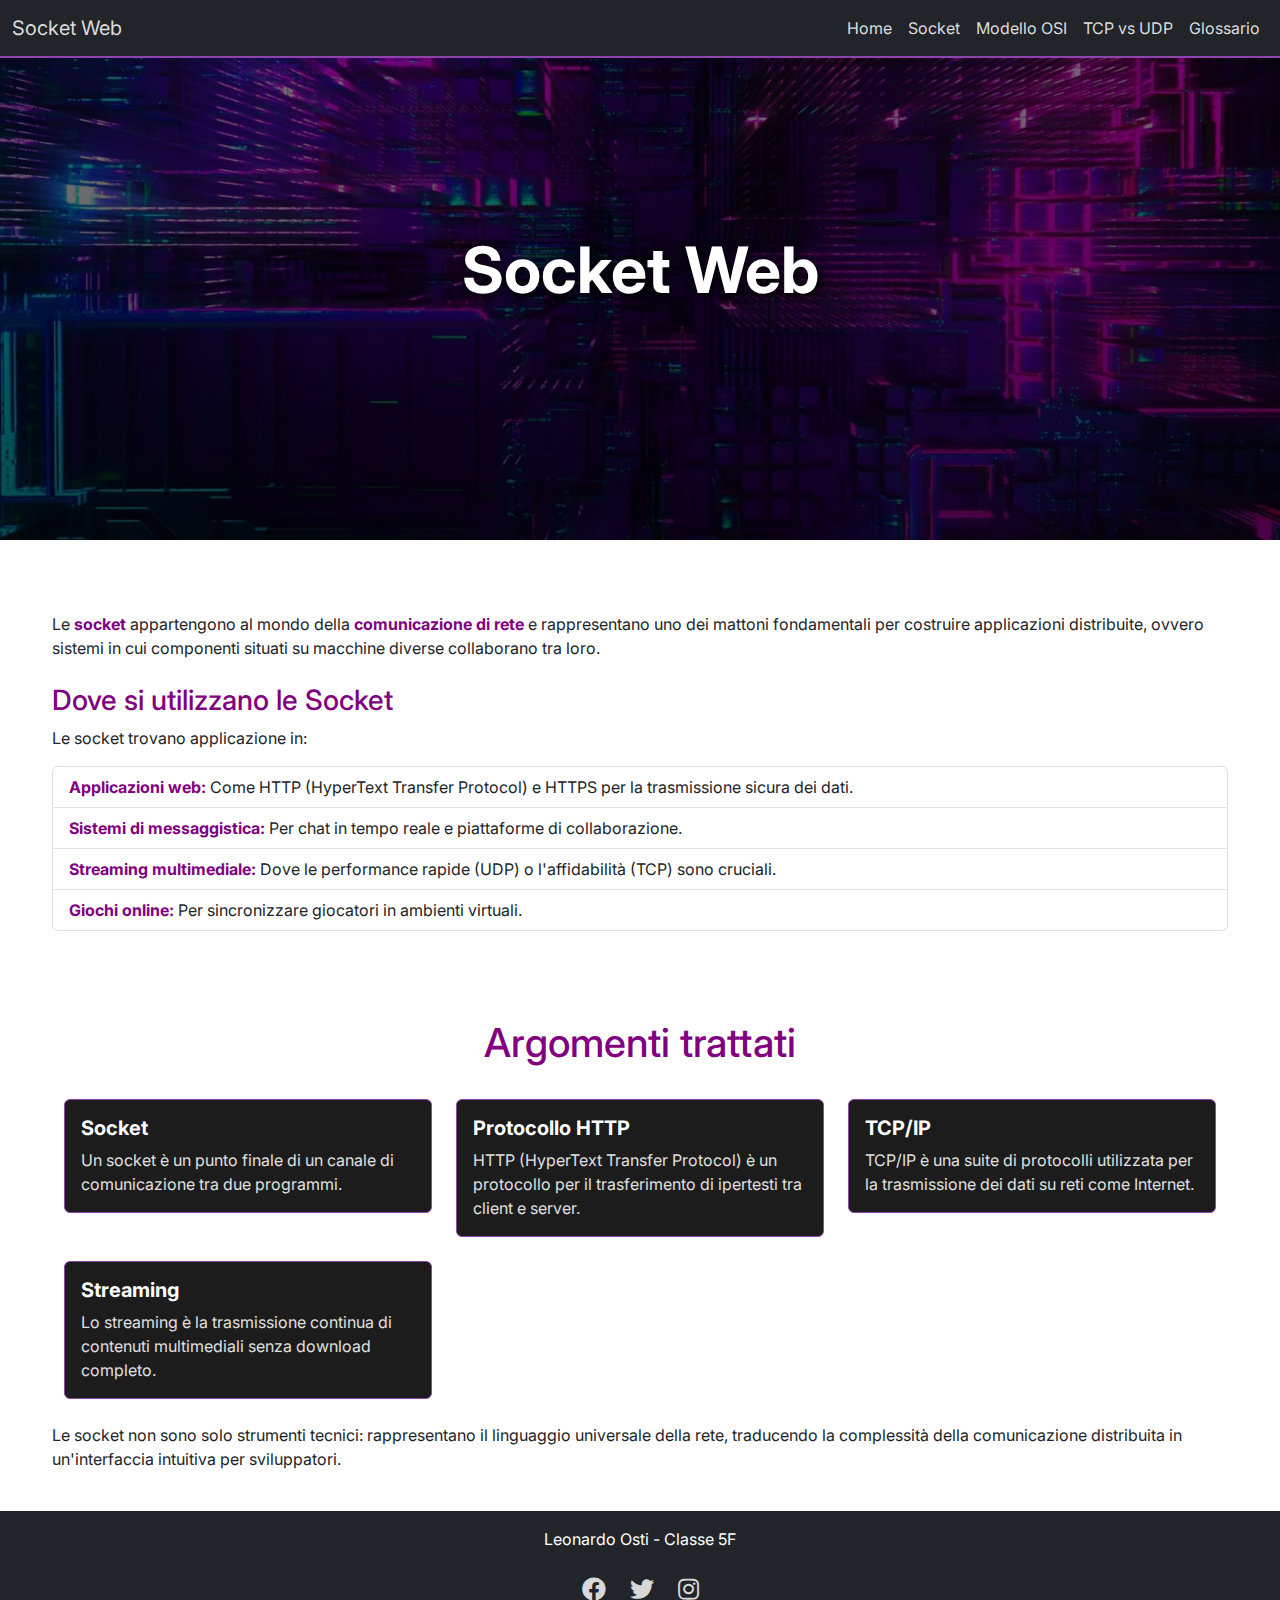
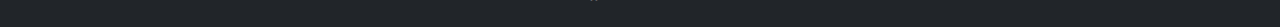
==== commit a0101d47: "update web site" ====
--- a/index.html
+++ b/index.html
@@ -4,15 +4,16 @@
     <meta charset="UTF-8">
     <meta name="viewport" content="width=device-width, initial-scale=1.0">
     <title>Home - Socket Web</title>
+    <link href="https://fonts.googleapis.com/css2?family=Inter:wght@300;400;700;900&display=swap" rel="stylesheet">
     <link href="https://cdn.jsdelivr.net/npm/bootstrap@5.3.0-alpha3/dist/css/bootstrap.min.css" rel="stylesheet">
     <link href="https://cdnjs.cloudflare.com/ajax/libs/font-awesome/5.15.4/css/all.min.css" rel="stylesheet">
     <link href="css/style.css" rel="stylesheet">
 </head>
 <body>
     <!-- Navbar -->
-    <nav class="navbar fixed-top navbar-expand-lg navbar-light bg-light shadow-sm">
+    <nav class="navbar fixed-top navbar-expand-lg navbar-dark bg-dark">
         <div class="container-fluid">
-            <a class="title navbar-brand" href="index.html">Socket Web</a>
+            <a class="navbar-brand" href="index.html">Socket Web</a>
             <button class="navbar-toggler" type="button" data-bs-toggle="collapse" data-bs-target="#navbarNav" aria-controls="navbarNav" aria-expanded="false" aria-label="Toggle navigation">
                 <span class="navbar-toggler-icon"></span>
             </button>
@@ -37,19 +38,8 @@
 
     <!-- Content -->
     <div class="container mt-5">
-        <br/>
+        <br>
         <p class="text-justify mb-3" id="intro"></p>
-        <br/>
-        <h3 class="title mt-4 mb-2" id="role-title"></h3>
-        <p class="text-justify mb-3" id="role-description"></p>
-        <br/>
-        <h3 class="title mt-4 mb-2" id="bridge-title"></h3>
-        <p class="text-justify mb-3" id="bridge-description"></p>
-        <ul class="list-group mb-3">
-            <li class="list-group-item" id="bridge-item-1"></li>
-            <li class="list-group-item" id="bridge-item-2"></li>
-        </ul>
-        <br/>
         <h3 class="title mt-4 mb-2" id="usage-title"></h3>
         <p class="text-justify mb-3" id="usage-description"><p>
         <ul class="list-group mb-3">
@@ -58,13 +48,45 @@
             <li class="list-group-item" id="usage-item-3"></li>
             <li class="list-group-item" id="usage-item-4"></li>
         </ul>
+        <br>
+        <div class="container mt-5">
+            <h1 class="title" style="text-align: center;">Argomenti trattati</h1>
+            <br>
+            <div class="row g-4">
+                <!-- Card 1 -->
+                <div class="col-md-6 col-lg-4">
+                    <div class="card p-3">
+                        <h5 class="card-title">Socket</h5>
+                        <p class="card-text">Un socket è un punto finale di un canale di comunicazione tra due programmi.</p>
+                    </div>
+                </div>
+                <!-- Card 2 -->
+                <div class="col-md-6 col-lg-4">
+                    <div class="card p-3">
+                        <h5 class="card-title">Protocollo HTTP</h5>
+                        <p class="card-text">HTTP (HyperText Transfer Protocol) è un protocollo per il trasferimento di ipertesti tra client e server.</p>
+                    </div>
+                </div>
+                <!-- Card 3 -->
+                <div class="col-md-6 col-lg-4">
+                    <div class="card p-3">
+                        <h5 class="card-title">TCP/IP</h5>
+                        <p class="card-text">TCP/IP è una suite di protocolli utilizzata per la trasmissione dei dati su reti come Internet.</p>
+                    </div>
+                </div>
+                <!-- Card 4 -->
+                <div class="col-md-6 col-lg-4">
+                    <div class="card p-3">
+                        <h5 class="card-title">Streaming</h5>
+                        <p class="card-text">Lo streaming è la trasmissione continua di contenuti multimediali senza download completo.</p>
+                    </div>
+                </div>
+            </div>
+        </div>
+        <br>
         <p class="text-justify mb-3" id="outro"></p>
     </div>
-    <br />
-    <div class="text-center my-4">
-        <img alt="Diagramma socket" class="img-fluid rounded" src="img/socket-diagram.png" />
-    </div>
-    <br />
+    <br/>
     <!-- Footer -->
     <footer class="bg-dark text-white text-center py-3">
         <p class="text-justify mb-3">Leonardo Osti - Classe 5F</p>
--- a/css/style.css
+++ b/css/style.css
@@ -1,13 +1,25 @@
-.nav-link {
+body {
+    background-color: #ffff;
+    font-family: 'Inter', sans-serif;
+}
+
+.navbar {
+    background-color: #1c1c1c;
+    border-bottom: 2px solid #8e44ad;
+}
+.navbar button span{
+    color: white;
+}
+.navbar a{
     position: relative;
     display: inline-block;
-    color: #343a40;
+    color: #dcdcdc;
     text-decoration: none;
     transition: color 0.3s ease-in-out;
 }
 
-.nav-link:hover {
-    color: #7149ff;
+.navbar a:hover {
+    color: #9b59b6;
 }
 
 .nav-link::after {
@@ -15,7 +27,7 @@
     display: block;
     width: 0;
     height: 2px;
-    background: #7149ff;
+    background: #9b59b6;
     transition: width 0.3s ease-in-out;
     position: absolute;
     bottom: 0;
@@ -36,11 +48,6 @@
     color: white;
     text-shadow: 2px 2px 10px rgba(0, 0, 0, 1);
 }
-@media (max-width: 768px) {
-    .banner {
-        padding: 70px 0; /* Riduce la spaziatura sui dispositivi piccoli */
-    }
-}
 
 .banner h1 {
     font-size: 4rem;
@@ -50,7 +57,28 @@
 
 .title,
 strong {
-    color: #2e00d3;
+    color: purple;
+}
+
+.card {
+    background-color: #1c1c1c;
+    border: 1px solid #8e44ad;
+    color: #e0e0e0;
+    transition: 0.3s;
+}
+
+.card:hover {
+    transform: translateY(-10px);
+    box-shadow: 0 8px 16px rgba(0, 0, 0, 0.8);
+}
+
+.card-title {
+    color: #ffff;
+    font-weight: bold;
+}
+
+.container {
+    max-width: 1200px;
 }
 
 .fab {
@@ -61,7 +89,6 @@
     font-size: 1.5rem;
 }
 
-.title:hover,
 .fab:hover {
-    color: #2500aa;
+    color: #3700ff;
 }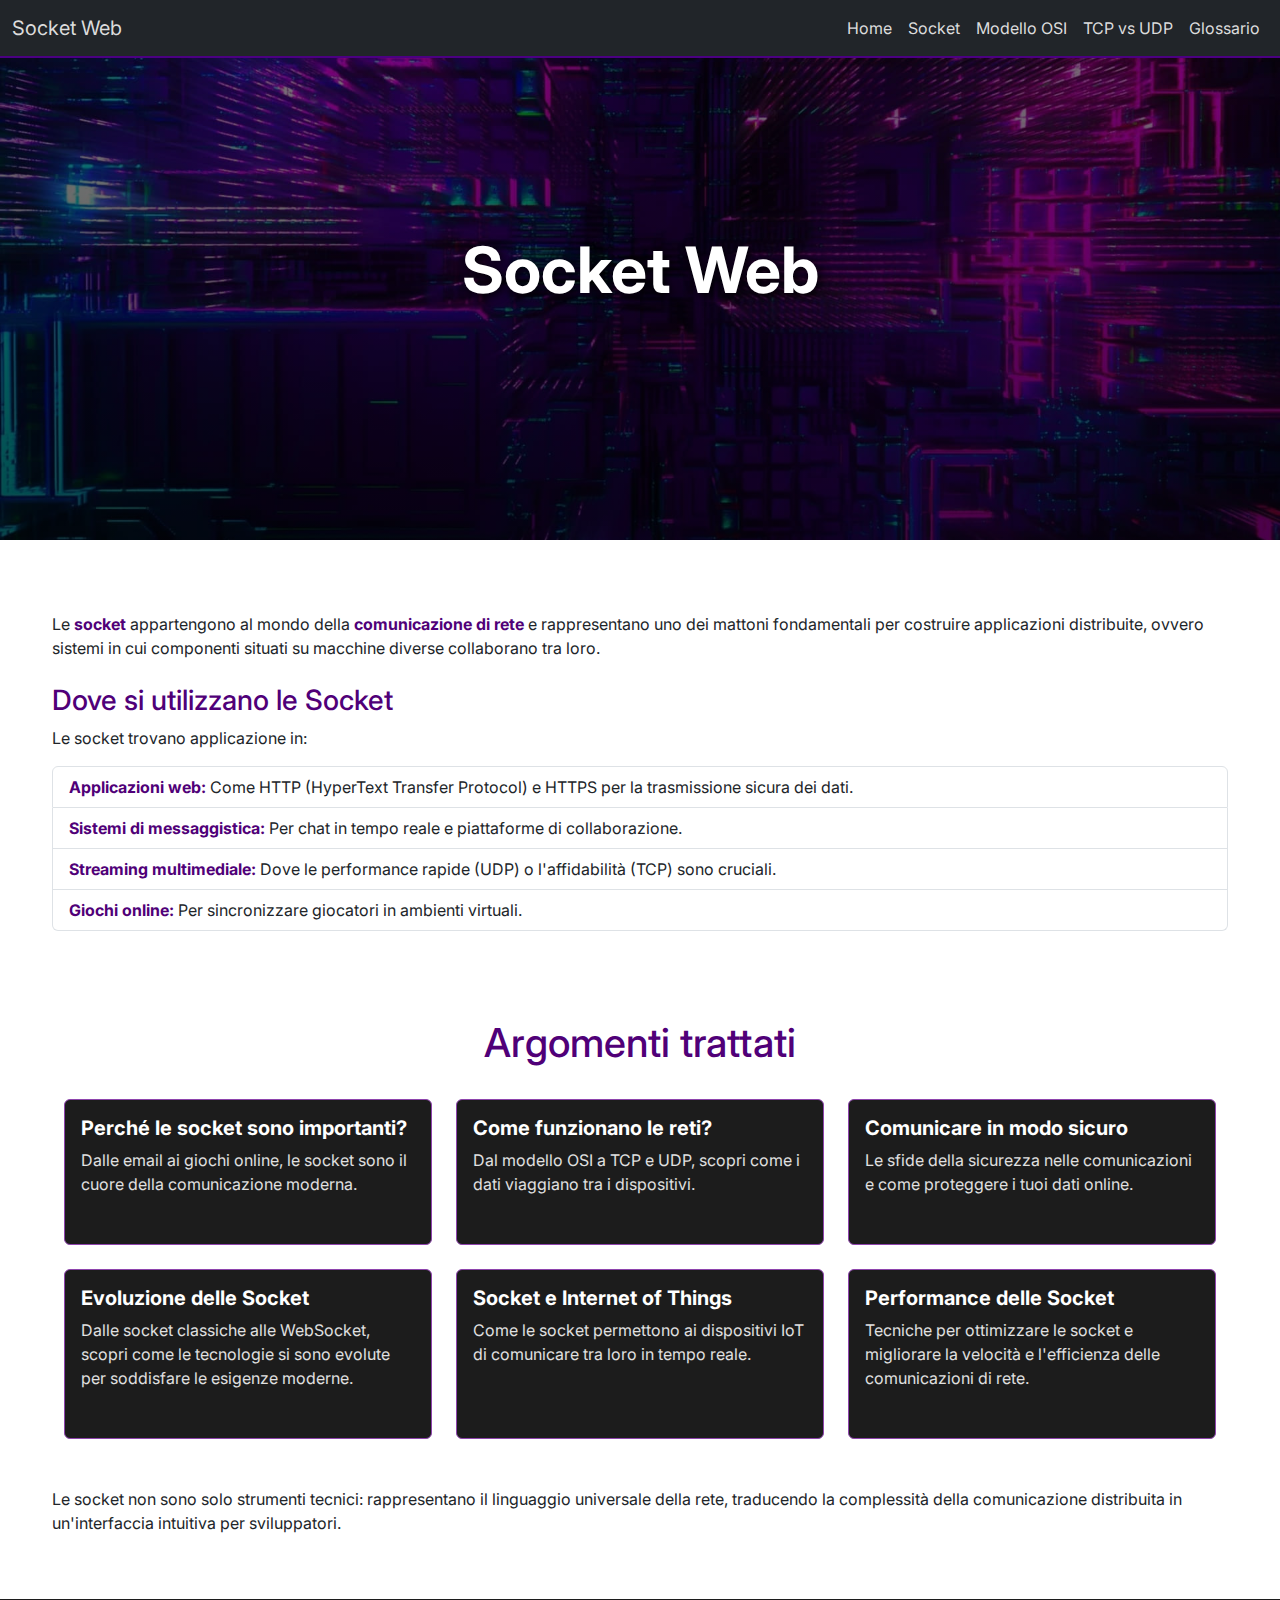
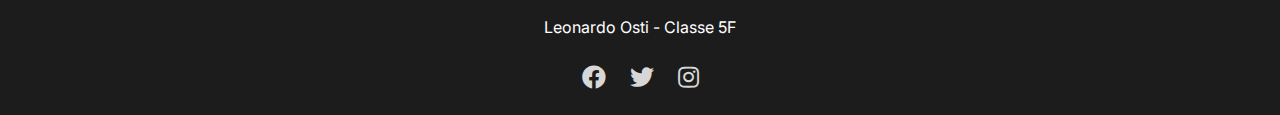
==== commit 5c8b24be: "progetto finito" ====
--- a/index.html
+++ b/index.html
@@ -50,45 +50,59 @@
         </ul>
         <br>
         <div class="container mt-5">
-            <h1 class="title" style="text-align: center;">Argomenti trattati</h1>
+            <h1 class="title" style="text-align: center;" id="topics-title"></h1>
             <br>
-            <div class="row g-4">
+            <div class="row row-cols-1 row-cols-md-3 g-4">
                 <!-- Card 1 -->
-                <div class="col-md-6 col-lg-4">
-                    <div class="card p-3">
-                        <h5 class="card-title">Socket</h5>
-                        <p class="card-text">Un socket è un punto finale di un canale di comunicazione tra due programmi.</p>
+                <div class="col">
+                    <div class="card h-100 pb-5 card-body">
+                        <h5 class="card-title" id="card-title-1"></h5>
+                        <p class="card-text" id="card-description-1"></p>
                     </div>
                 </div>
                 <!-- Card 2 -->
-                <div class="col-md-6 col-lg-4">
-                    <div class="card p-3">
-                        <h5 class="card-title">Protocollo HTTP</h5>
-                        <p class="card-text">HTTP (HyperText Transfer Protocol) è un protocollo per il trasferimento di ipertesti tra client e server.</p>
+                <div class="col">
+                    <div class="card h-100 pb-5 card-body">
+                        <h5 class="card-title" id="card-title-2"></h5>
+                        <p class="card-text" id="card-description-2"></p>
                     </div>
                 </div>
                 <!-- Card 3 -->
-                <div class="col-md-6 col-lg-4">
-                    <div class="card p-3">
-                        <h5 class="card-title">TCP/IP</h5>
-                        <p class="card-text">TCP/IP è una suite di protocolli utilizzata per la trasmissione dei dati su reti come Internet.</p>
+                <div class="col">
+                    <div class="card h-100 pb-5 card-body">
+                        <h5 class="card-title" id="card-title-3"></h5>
+                        <p class="card-text" id="card-description-3"></p>
                     </div>
                 </div>
                 <!-- Card 4 -->
-                <div class="col-md-6 col-lg-4">
-                    <div class="card p-3">
-                        <h5 class="card-title">Streaming</h5>
-                        <p class="card-text">Lo streaming è la trasmissione continua di contenuti multimediali senza download completo.</p>
+                <div class="col">
+                    <div class="card h-100 pb-5 card-body">
+                        <h5 class="card-title" id="card-title-4"></h5>
+                        <p class="card-text" id="card-description-4"></p>
+                    </div>
+                </div>
+                <!-- Card 5 -->
+                <div class="col">
+                    <div class="card h-100 pb-5 card-body">
+                        <h5 class="card-title" id="card-title-5"></h5>
+                        <p class="card-text" id="card-description-5"></p>
+                    </div>
+                </div>
+                <!-- Card 6 -->
+                <div class="col">
+                    <div class="card h-100 pb-5 card-body">
+                        <h5 class="card-title" id="card-title-6"></h5>
+                        <p class="card-text" id="card-description-6"></p>
                     </div>
                 </div>
             </div>
         </div>
-        <br>
+        <br><br>
         <p class="text-justify mb-3" id="outro"></p>
+        <br><br>
     </div>
-    <br/>
     <!-- Footer -->
-    <footer class="bg-dark text-white text-center py-3">
+    <footer class="text-white text-center py-3">
         <p class="text-justify mb-3">Leonardo Osti - Classe 5F</p>
         <div class="mt-2">
             <a class="text-white" href="https://www.facebook.com"><i class="fab fa-facebook"></i></a>
--- a/css/style.css
+++ b/css/style.css
@@ -5,7 +5,7 @@
 
 .navbar {
     background-color: #1c1c1c;
-    border-bottom: 2px solid #8e44ad;
+    border-bottom: 2px solid #4b0082;
 }
 .navbar button span{
     color: white;
@@ -15,27 +15,11 @@
     display: inline-block;
     color: #dcdcdc;
     text-decoration: none;
-    transition: color 0.3s ease-in-out;
+    transition: color 0.3s ease-in-out; 
 }
 
 .navbar a:hover {
     color: #9b59b6;
-}
-
-.nav-link::after {
-    content: '';
-    display: block;
-    width: 0;
-    height: 2px;
-    background: #9b59b6;
-    transition: width 0.3s ease-in-out;
-    position: absolute;
-    bottom: 0;
-    left: 0;
-}
-
-.nav-link:hover::after {
-    width: 100%;
 }
 
 .banner {
@@ -54,10 +38,36 @@
     font-weight: bold;
     margin: 0;
 }
+@media (max-width: 576px){
+    .banner h1{
+        font-size: 3rem;
+    }
+    header h1{
+        font-size: 3rem !important;
+    }
+    header p{
+        font-size: 1.1rem !important;
+    }
+}
+
+header{
+    background: linear-gradient(270deg, #4b0082, #000);
+}
+
+header h1{
+    font-size: 4rem;
+    font-weight: bold;
+    margin: 2.5rem;
+}
+
+
+header p{
+    font-size: 1.5rem;
+}
 
 .title,
 strong {
-    color: purple;
+    color: rgb(80, 0, 120);
 }
 
 .card {
@@ -69,7 +79,6 @@
 
 .card:hover {
     transform: translateY(-10px);
-    box-shadow: 0 8px 16px rgba(0, 0, 0, 0.8);
 }
 
 .card-title {
@@ -80,6 +89,16 @@
 .container {
     max-width: 1200px;
 }
+.glossarylink{
+    text-decoration: none;
+    transition: color 0.1s ease-in-out; 
+}
+
+.glossarylink:hover{
+    color: #9b59b6;
+}
+
+footer, header{background-color: #1c1c1c}
 
 .fab {
     font-style: normal;
